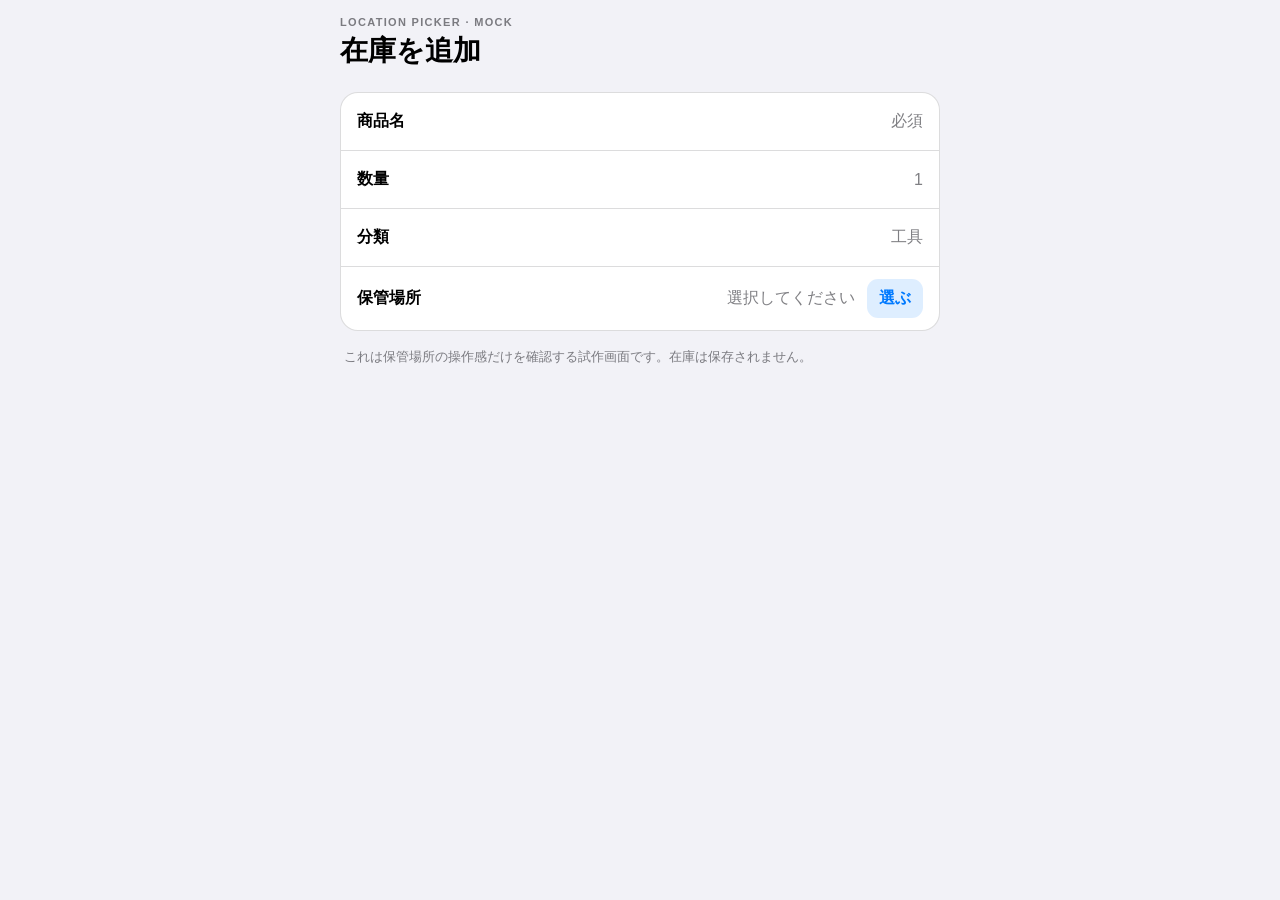
==== location-mock/index.html @ 96b02d1d "Add location hierarchy interaction mock" ====
<!doctype html>
<html lang="ja">
<head>
  <meta charset="utf-8">
  <meta name="viewport" content="width=device-width,initial-scale=1,viewport-fit=cover">
  <meta name="theme-color" content="#000000" media="(prefers-color-scheme: dark)">
  <meta name="theme-color" content="#f2f2f7" media="(prefers-color-scheme: light)">
  <title>保管場所選択 - 試作</title>
  <style>
    :root{color-scheme:light dark;--bg:#f2f2f7;--surface:#fff;--text:#000;--sub:rgba(60,60,67,.66);--line:rgba(60,60,67,.18);--blue:#007aff}
    *{box-sizing:border-box;-webkit-tap-highlight-color:transparent}body{margin:0;background:var(--bg);color:var(--text);font-family:-apple-system,BlinkMacSystemFont,"Helvetica Neue",sans-serif}.app{max-width:640px;margin:auto;min-height:100vh;padding:calc(16px + env(safe-area-inset-top)) 20px calc(24px + env(safe-area-inset-bottom))}.eyebrow{margin:0;color:var(--sub);font-size:11px;font-weight:700;letter-spacing:.12em}h1{margin:4px 0 22px;font-size:28px}.card{overflow:hidden;background:var(--surface);border:1px solid var(--line);border-radius:18px}.row{display:flex;align-items:center;gap:12px;min-height:58px;padding:12px 16px;border-bottom:1px solid var(--line)}.row:last-child{border-bottom:0}.row label{flex:0 0 88px;font-weight:600}.place-value{flex:1;text-align:right;color:var(--sub);overflow:hidden;text-overflow:ellipsis;white-space:nowrap}.button{border:0;border-radius:11px;background:rgba(0,122,255,.13);color:var(--blue);padding:9px 12px;font:inherit;font-weight:650}.button.primary{background:var(--blue);color:#fff}.note{margin:16px 4px;color:var(--sub);font-size:13px;line-height:1.5}.picker-head{display:grid;grid-template-columns:1fr auto 1fr;align-items:center;margin-bottom:16px}.picker-head h1{margin:0;font-size:18px;text-align:center}.picker-head .button:last-child{justify-self:end}.breadcrumb{margin:0 0 14px;color:var(--sub);font-size:13px}.add-box{display:grid;grid-template-columns:1fr auto;gap:8px;padding:12px;border-bottom:1px solid var(--line)}input{min-width:0;border:1px solid var(--line);border-radius:11px;background:var(--bg);color:var(--text);padding:10px 12px;font:inherit}.choice{display:flex;width:100%;align-items:center;justify-content:space-between;border:0;border-bottom:1px solid var(--line);background:var(--surface);color:var(--text);padding:17px 16px;text-align:left;font:inherit;font-size:17px}.choice:last-child{border-bottom:0}.choice span:last-child{color:var(--sub)}.toast{position:fixed;left:50%;bottom:calc(22px + env(safe-area-inset-bottom));transform:translateX(-50%);background:rgba(30,30,32,.94);color:#fff;padding:12px 16px;border-radius:12px;font-size:14px;white-space:nowrap}.hidden{display:none!important}@media(prefers-color-scheme:dark){:root{--bg:#000;--surface:#1c1c1e;--text:#fff;--sub:rgba(235,235,245,.6);--line:rgba(84,84,88,.65);--blue:#0a84ff}}
  </style>
</head>
<body>
  <main class="app">
    <section id="formScreen">
      <p class="eyebrow">LOCATION PICKER · MOCK</p>
      <h1>在庫を追加</h1>
      <div class="card">
        <div class="row"><label>商品名</label><span class="place-value">必須</span></div>
        <div class="row"><label>数量</label><span class="place-value">1</span></div>
        <div class="row"><label>分類</label><span class="place-value">工具</span></div>
        <div class="row"><label>保管場所</label><span id="selectedLocation" class="place-value">選択してください</span><button id="openPicker" class="button" type="button">選ぶ</button></div>
      </div>
      <p class="note">これは保管場所の操作感だけを確認する試作画面です。在庫は保存されません。</p>
    </section>

    <section id="pickerScreen" class="hidden" aria-live="polite">
      <div class="picker-head"><button id="backButton" class="button" type="button">戻る</button><h1>保管場所を選ぶ</h1><span></span></div>
      <p id="breadcrumb" class="breadcrumb"></p>
      <div class="card">
        <div class="add-box"><input id="newLocation" maxlength="30" placeholder="この階層に場所を追加"><button id="addLocation" class="button primary" type="button">追加</button></div>
        <div id="choices"></div>
      </div>
      <p class="note">「＞」付きの場所は、タップすると次の階層へ進みます。最後の場所をタップすると在庫追加画面へ戻ります。</p>
    </section>
  </main>
  <div id="toast" class="toast hidden" role="status"></div>

  <script>
    const tree={root:{name:"保管場所",children:["floor1","floor2"]},floor1:{name:"1階",children:["washroom","toolroom"]},floor2:{name:"2階",children:["bedroom","closet"]},washroom:{name:"洗面所",children:["frontShelf","underSink"]},toolroom:{name:"工具部屋",children:["rack"]},bedroom:{name:"寝室",children:[]},closet:{name:"押入れ",children:[]},frontShelf:{name:"正面棚",children:["clearCase","topShelf"]},underSink:{name:"洗面台下",children:[]},rack:{name:"メタルラック",children:[]},clearCase:{name:"文具横の透明ケース",children:[]},topShelf:{name:"上段",children:[]}};
    let current="root",history=[],selected="",toastTimer;
    const $=id=>document.getElementById(id);
    const pathFor=id=>[...history,id].filter(x=>x!=="root").map(x=>tree[x].name);
    const showToast=text=>{clearTimeout(toastTimer);$("toast").textContent=text;$("toast").classList.remove("hidden");toastTimer=setTimeout(()=>$("toast").classList.add("hidden"),2200)};
    function showForm(){
      $("pickerScreen").classList.add("hidden");$("formScreen").classList.remove("hidden");
      $("selectedLocation").textContent=selected||"選択してください";
    }
    function showPicker(){
      $("formScreen").classList.add("hidden");$("pickerScreen").classList.remove("hidden");
      const path=pathFor(current);$("breadcrumb").textContent=path.length?path.join(" ＞ "):"最初の階層を選んでください";
      $("backButton").hidden=current==="root";$("newLocation").value="";
      const choices=$("choices");choices.innerHTML="";
      tree[current].children.forEach(id=>{
        const button=document.createElement("button"),name=document.createElement("span"),next=document.createElement("span");button.type="button";button.className="choice";
        name.textContent=tree[id].name;next.textContent=tree[id].children.length?"＞":"";button.append(name,next);
        button.addEventListener("click",()=>choose(id));choices.appendChild(button);
      });
    }
    function choose(id){
      if(tree[id].children.length){history.push(current);current=id;showPicker();return}
      selected=[...pathFor(current),tree[id].name].join(" ＞ ");showForm();showToast("保管場所を選択しました");
    }
    $("openPicker").addEventListener("click",()=>{current="root";history=[];showPicker()});
    $("backButton").addEventListener("click",()=>{current=history.pop()||"root";showPicker()});
    $("addLocation").addEventListener("click",()=>{
      const name=$("newLocation").value.trim();if(!name)return;
      const id="custom-"+crypto.randomUUID();tree[id]={name,children:[]};tree[current].children.unshift(id);showPicker();showToast("場所を追加しました");
    });
    $("newLocation").addEventListener("keydown",event=>{if(event.key==="Enter"){event.preventDefault();$("addLocation").click()}});
  </script>
</body>
</html>
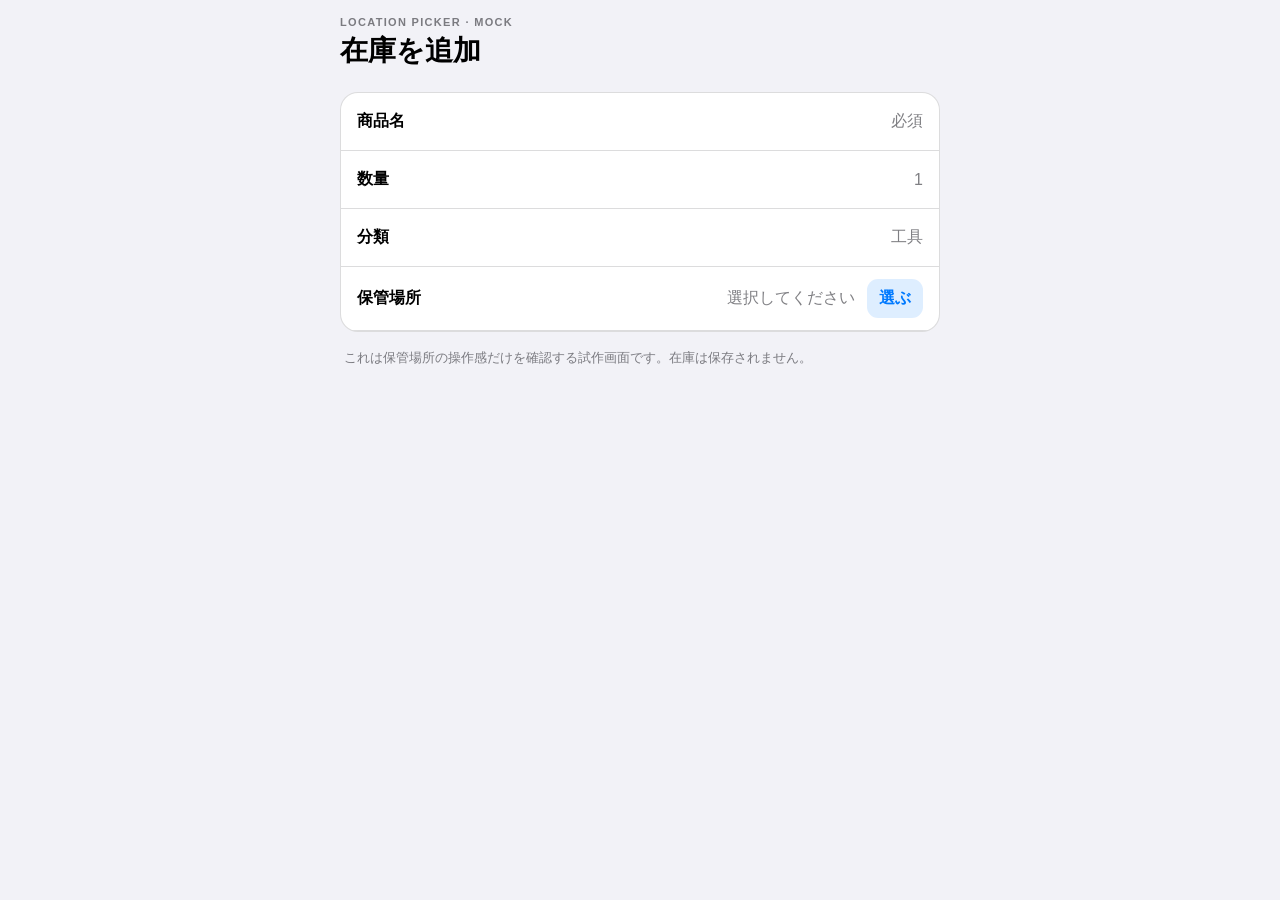
==== commit aeac5a63: "Expand location picker inline" ====
--- a/location-mock/index.html
+++ b/location-mock/index.html
@@ -8,7 +8,7 @@
   <title>保管場所選択 - 試作</title>
   <style>
     :root{color-scheme:light dark;--bg:#f2f2f7;--surface:#fff;--text:#000;--sub:rgba(60,60,67,.66);--line:rgba(60,60,67,.18);--blue:#007aff}
-    *{box-sizing:border-box;-webkit-tap-highlight-color:transparent}body{margin:0;background:var(--bg);color:var(--text);font-family:-apple-system,BlinkMacSystemFont,"Helvetica Neue",sans-serif}.app{max-width:640px;margin:auto;min-height:100vh;padding:calc(16px + env(safe-area-inset-top)) 20px calc(24px + env(safe-area-inset-bottom))}.eyebrow{margin:0;color:var(--sub);font-size:11px;font-weight:700;letter-spacing:.12em}h1{margin:4px 0 22px;font-size:28px}.card{overflow:hidden;background:var(--surface);border:1px solid var(--line);border-radius:18px}.row{display:flex;align-items:center;gap:12px;min-height:58px;padding:12px 16px;border-bottom:1px solid var(--line)}.row:last-child{border-bottom:0}.row label{flex:0 0 88px;font-weight:600}.place-value{flex:1;text-align:right;color:var(--sub);overflow:hidden;text-overflow:ellipsis;white-space:nowrap}.button{border:0;border-radius:11px;background:rgba(0,122,255,.13);color:var(--blue);padding:9px 12px;font:inherit;font-weight:650}.button.primary{background:var(--blue);color:#fff}.note{margin:16px 4px;color:var(--sub);font-size:13px;line-height:1.5}.picker-head{display:grid;grid-template-columns:1fr auto 1fr;align-items:center;margin-bottom:16px}.picker-head h1{margin:0;font-size:18px;text-align:center}.picker-head .button:last-child{justify-self:end}.breadcrumb{margin:0 0 14px;color:var(--sub);font-size:13px}.add-box{display:grid;grid-template-columns:1fr auto;gap:8px;padding:12px;border-bottom:1px solid var(--line)}input{min-width:0;border:1px solid var(--line);border-radius:11px;background:var(--bg);color:var(--text);padding:10px 12px;font:inherit}.choice{display:flex;width:100%;align-items:center;justify-content:space-between;border:0;border-bottom:1px solid var(--line);background:var(--surface);color:var(--text);padding:17px 16px;text-align:left;font:inherit;font-size:17px}.choice:last-child{border-bottom:0}.choice span:last-child{color:var(--sub)}.toast{position:fixed;left:50%;bottom:calc(22px + env(safe-area-inset-bottom));transform:translateX(-50%);background:rgba(30,30,32,.94);color:#fff;padding:12px 16px;border-radius:12px;font-size:14px;white-space:nowrap}.hidden{display:none!important}@media(prefers-color-scheme:dark){:root{--bg:#000;--surface:#1c1c1e;--text:#fff;--sub:rgba(235,235,245,.6);--line:rgba(84,84,88,.65);--blue:#0a84ff}}
+    *{box-sizing:border-box;-webkit-tap-highlight-color:transparent}body{margin:0;background:var(--bg);color:var(--text);font-family:-apple-system,BlinkMacSystemFont,"Helvetica Neue",sans-serif}.app{max-width:640px;margin:auto;min-height:100vh;padding:calc(16px + env(safe-area-inset-top)) 20px calc(24px + env(safe-area-inset-bottom))}.eyebrow{margin:0;color:var(--sub);font-size:11px;font-weight:700;letter-spacing:.12em}h1{margin:4px 0 22px;font-size:28px}.card{overflow:hidden;background:var(--surface);border:1px solid var(--line);border-radius:18px}.row{display:flex;align-items:center;gap:12px;min-height:58px;padding:12px 16px;border-bottom:1px solid var(--line)}.row label{flex:0 0 88px;font-weight:600}.place-value{flex:1;text-align:right;color:var(--sub);overflow:hidden;text-overflow:ellipsis;white-space:nowrap}.button{border:0;border-radius:11px;background:rgba(0,122,255,.13);color:var(--blue);padding:9px 12px;font:inherit;font-weight:650}.button.primary{background:var(--blue);color:#fff}.note{margin:16px 4px;color:var(--sub);font-size:13px;line-height:1.5}.location-picker{border-bottom:1px solid var(--line);background:color-mix(in srgb,var(--surface) 88%,var(--bg));padding:12px}.location-picker-head{display:flex;align-items:center;justify-content:space-between;gap:12px;padding:0 4px 10px}.breadcrumb{margin:0;min-width:0;flex:1;color:var(--sub);font-size:13px;overflow:hidden;text-overflow:ellipsis;white-space:nowrap}.add-box{display:grid;grid-template-columns:1fr auto;gap:8px;border:1px solid var(--line);border-radius:12px;overflow:hidden;margin-bottom:10px;background:var(--surface)}input{min-width:0;border:0;background:transparent;color:var(--text);padding:10px 12px;font:inherit}.add-box .button{border-radius:0}.choices{overflow:hidden;border:1px solid var(--line);border-radius:12px;background:var(--surface)}.choice{display:flex;width:100%;align-items:center;justify-content:space-between;border:0;border-bottom:1px solid var(--line);background:var(--surface);color:var(--text);padding:15px 14px;text-align:left;font:inherit;font-size:17px}.choice:last-child{border-bottom:0}.choice span:last-child{color:var(--sub)}.picker-help{margin:10px 4px 2px;color:var(--sub);font-size:12px;line-height:1.45}.toast{position:fixed;left:50%;bottom:calc(22px + env(safe-area-inset-bottom));transform:translateX(-50%);background:rgba(30,30,32,.94);color:#fff;padding:12px 16px;border-radius:12px;font-size:14px;white-space:nowrap}.hidden{display:none!important}@media(prefers-color-scheme:dark){:root{--bg:#000;--surface:#1c1c1e;--text:#fff;--sub:rgba(235,235,245,.6);--line:rgba(84,84,88,.65);--blue:#0a84ff}}
   </style>
 </head>
 <body>
@@ -21,36 +21,28 @@
         <div class="row"><label>数量</label><span class="place-value">1</span></div>
         <div class="row"><label>分類</label><span class="place-value">工具</span></div>
         <div class="row"><label>保管場所</label><span id="selectedLocation" class="place-value">選択してください</span><button id="openPicker" class="button" type="button">選ぶ</button></div>
+        <div id="locationPicker" class="location-picker hidden" aria-live="polite">
+          <div class="location-picker-head"><p id="breadcrumb" class="breadcrumb"></p><button id="backButton" class="button" type="button">閉じる</button></div>
+          <div class="add-box"><input id="newLocation" maxlength="30" placeholder="この階層に場所を追加"><button id="addLocation" class="button primary" type="button">追加</button></div>
+          <div id="choices" class="choices"></div>
+          <p class="picker-help">「＞」付きは次の階層へ進みます。最後の場所を選ぶと、この欄だけ閉じて反映します。</p>
+        </div>
       </div>
       <p class="note">これは保管場所の操作感だけを確認する試作画面です。在庫は保存されません。</p>
-    </section>
-
-    <section id="pickerScreen" class="hidden" aria-live="polite">
-      <div class="picker-head"><button id="backButton" class="button" type="button">戻る</button><h1>保管場所を選ぶ</h1><span></span></div>
-      <p id="breadcrumb" class="breadcrumb"></p>
-      <div class="card">
-        <div class="add-box"><input id="newLocation" maxlength="30" placeholder="この階層に場所を追加"><button id="addLocation" class="button primary" type="button">追加</button></div>
-        <div id="choices"></div>
-      </div>
-      <p class="note">「＞」付きの場所は、タップすると次の階層へ進みます。最後の場所をタップすると在庫追加画面へ戻ります。</p>
     </section>
   </main>
   <div id="toast" class="toast hidden" role="status"></div>
 
   <script>
-    const tree={root:{name:"保管場所",children:["floor1","floor2"]},floor1:{name:"1階",children:["washroom","toolroom"]},floor2:{name:"2階",children:["bedroom","closet"]},washroom:{name:"洗面所",children:["frontShelf","underSink"]},toolroom:{name:"工具部屋",children:["rack"]},bedroom:{name:"寝室",children:[]},closet:{name:"押入れ",children:[]},frontShelf:{name:"正面棚",children:["clearCase","topShelf"]},underSink:{name:"洗面台下",children:[]},rack:{name:"メタルラック",children:[]},clearCase:{name:"文具横の透明ケース",children:[]},topShelf:{name:"上段",children:[]}};
+    const tree={root:{name:"保管場所",children:["floor1","floor2"]},floor1:{name:"1階",children:["washroom","myRoom","toolroom"]},floor2:{name:"2階",children:["bedroom","closet"]},washroom:{name:"洗面所",children:["frontShelf","underSink"]},myRoom:{name:"俺の部屋",children:["deskShelf"]},toolroom:{name:"工具部屋",children:["rack"]},bedroom:{name:"寝室",children:[]},closet:{name:"押入れ",children:[]},frontShelf:{name:"正面棚",children:["clearCase","topShelf"]},underSink:{name:"洗面台下",children:[]},deskShelf:{name:"机横の棚",children:[]},rack:{name:"メタルラック",children:[]},clearCase:{name:"文具横の透明ケース",children:[]},topShelf:{name:"上段",children:[]}};
     let current="root",history=[],selected="",toastTimer;
     const $=id=>document.getElementById(id);
     const pathFor=id=>[...history,id].filter(x=>x!=="root").map(x=>tree[x].name);
     const showToast=text=>{clearTimeout(toastTimer);$("toast").textContent=text;$("toast").classList.remove("hidden");toastTimer=setTimeout(()=>$("toast").classList.add("hidden"),2200)};
-    function showForm(){
-      $("pickerScreen").classList.add("hidden");$("formScreen").classList.remove("hidden");
-      $("selectedLocation").textContent=selected||"選択してください";
-    }
     function showPicker(){
-      $("formScreen").classList.add("hidden");$("pickerScreen").classList.remove("hidden");
+      $("locationPicker").classList.remove("hidden");
       const path=pathFor(current);$("breadcrumb").textContent=path.length?path.join(" ＞ "):"最初の階層を選んでください";
-      $("backButton").hidden=current==="root";$("newLocation").value="";
+      $("backButton").textContent=current==="root"?"閉じる":"戻る";$("newLocation").value="";
       const choices=$("choices");choices.innerHTML="";
       tree[current].children.forEach(id=>{
         const button=document.createElement("button"),name=document.createElement("span"),next=document.createElement("span");button.type="button";button.className="choice";
@@ -60,10 +52,10 @@
     }
     function choose(id){
       if(tree[id].children.length){history.push(current);current=id;showPicker();return}
-      selected=[...pathFor(current),tree[id].name].join(" ＞ ");showForm();showToast("保管場所を選択しました");
+      selected=[...pathFor(current),tree[id].name].join(" ＞ ");$("selectedLocation").textContent=selected;$("locationPicker").classList.add("hidden");showToast("保管場所を選択しました");
     }
     $("openPicker").addEventListener("click",()=>{current="root";history=[];showPicker()});
-    $("backButton").addEventListener("click",()=>{current=history.pop()||"root";showPicker()});
+    $("backButton").addEventListener("click",()=>{if(current==="root"){$("locationPicker").classList.add("hidden");return}current=history.pop()||"root";showPicker()});
     $("addLocation").addEventListener("click",()=>{
       const name=$("newLocation").value.trim();if(!name)return;
       const id="custom-"+crypto.randomUUID();tree[id]={name,children:[]};tree[current].children.unshift(id);showPicker();showToast("場所を追加しました");
